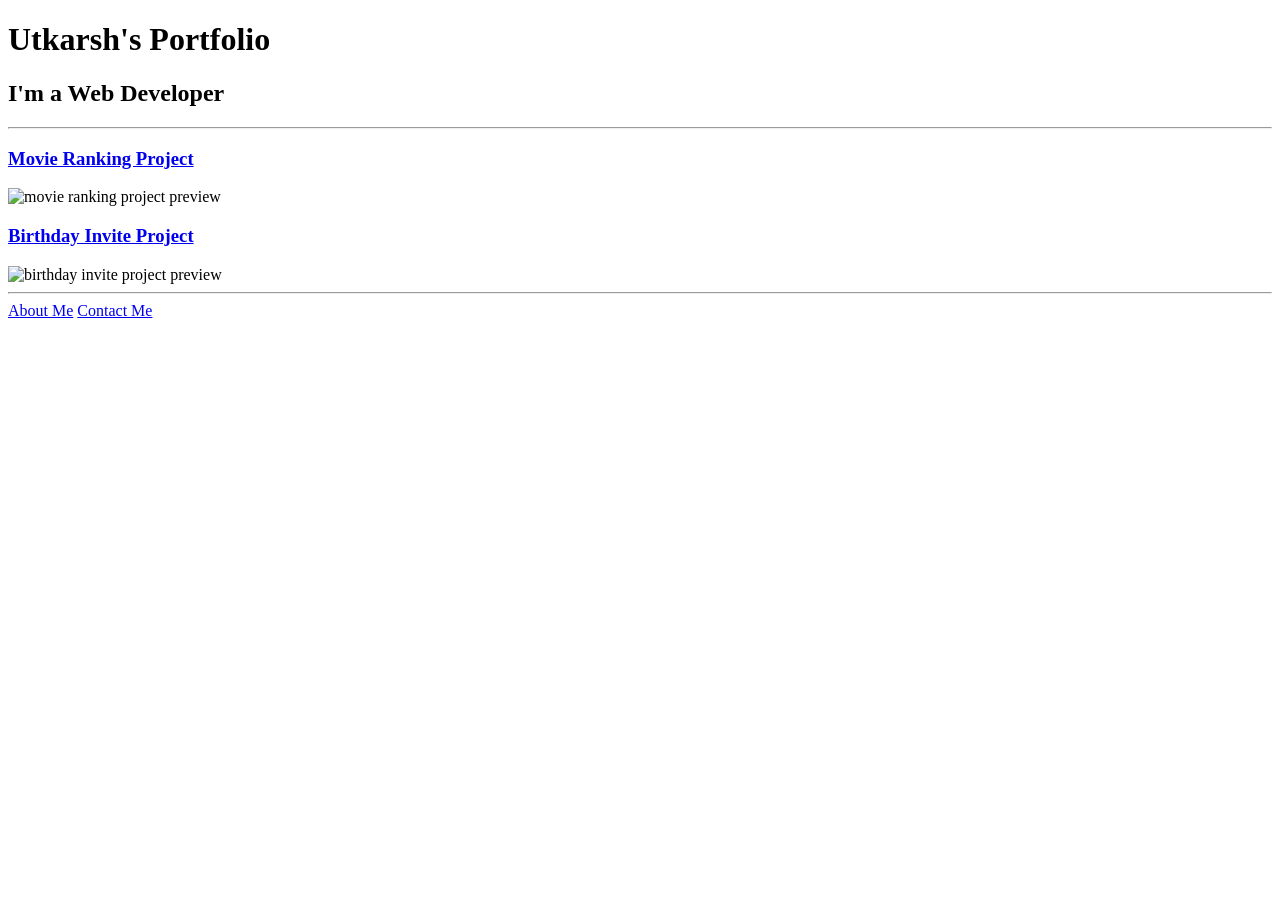
==== index.html @ c561ea94 "Add files via upload" ====
<!DOCTYPE html>
<html lang="en">

<head>
  <meta charset="UTF-8">
  <title>Utkarsh's Portfolio</title>
</head>

<body>
  <h1>Utkarsh's Portfolio</h1>
  <h2>I'm a Web Developer</h2>
  <hr />
  <h3><a href="./public/indexa.html">Movie Ranking Project</a></h3>
  <img src="./assets/images/Screenshot from 2023-07-08 18-01-11.png" height="200" alt="movie ranking project preview"/>
  <h3><a href="./public/indexb.html">Birthday Invite Project</a></h3>
  <img src="./assets/images/Screenshot from 2023-07-08 18-01-26.png" height="200" alt="birthday invite project preview"/>
  <hr />
  <a href="./public/about.html">About Me</a>
  <a href="./public/contact.html">Contact Me</a>
</body>

</html>
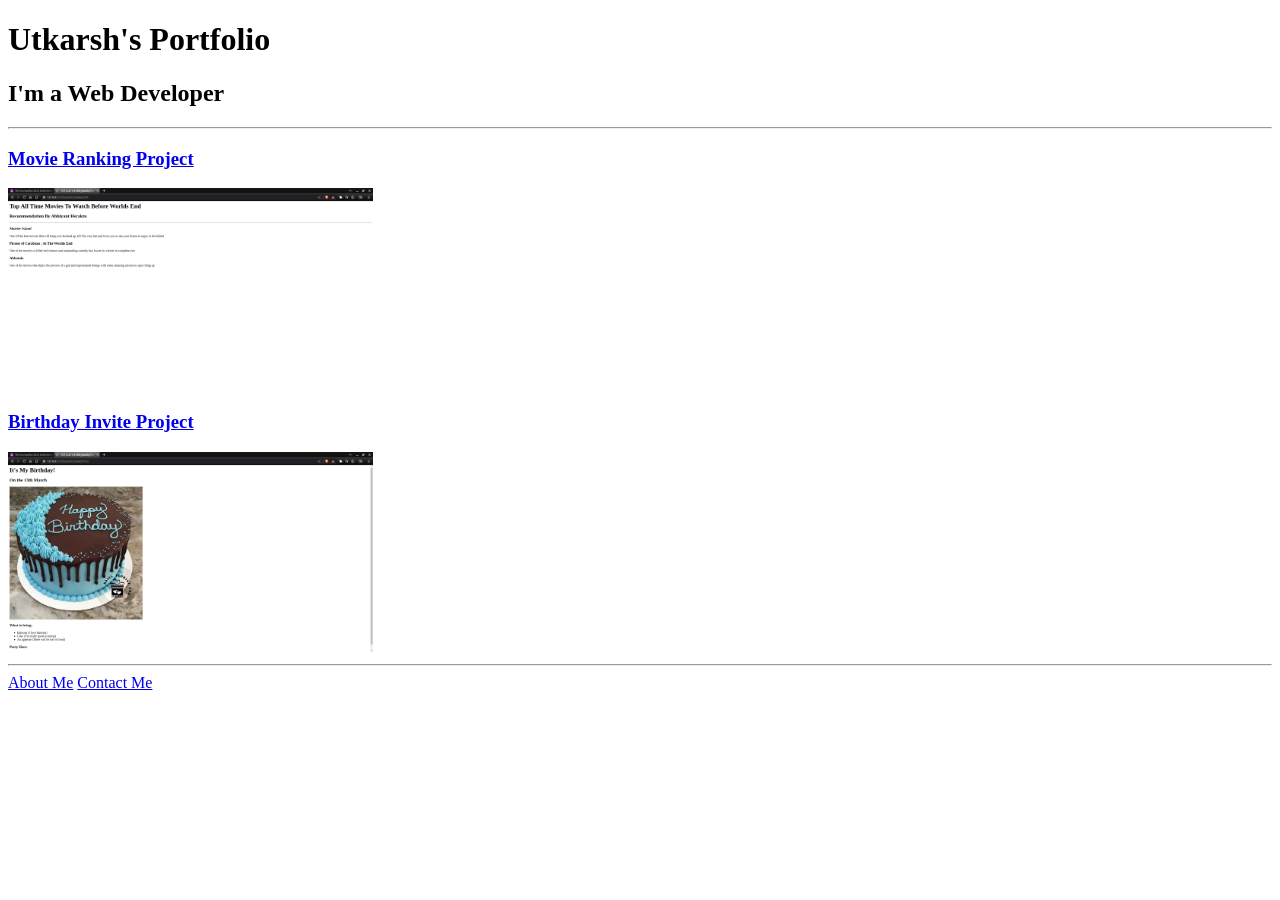
==== commit d3f54477: "Update index.html" ====
--- a/index.html
+++ b/index.html
@@ -11,12 +11,12 @@
   <h2>I'm a Web Developer</h2>
   <hr />
   <h3><a href="./public/indexa.html">Movie Ranking Project</a></h3>
-  <img src="./assets/images/Screenshot from 2023-07-08 18-01-11.png" height="200" alt="movie ranking project preview"/>
+  <img src="./Screenshot from 2023-07-08 18-01-11.png" height="200" alt="movie ranking project preview"/>
   <h3><a href="./public/indexb.html">Birthday Invite Project</a></h3>
-  <img src="./assets/images/Screenshot from 2023-07-08 18-01-26.png" height="200" alt="birthday invite project preview"/>
+  <img src="./Screenshot from 2023-07-08 18-01-26.png" height="200" alt="birthday invite project preview"/>
   <hr />
-  <a href="./public/about.html">About Me</a>
-  <a href="./public/contact.html">Contact Me</a>
+  <a href="./about.html">About Me</a>
+  <a href="./contact.html">Contact Me</a>
 </body>
 
-</html>+</html>
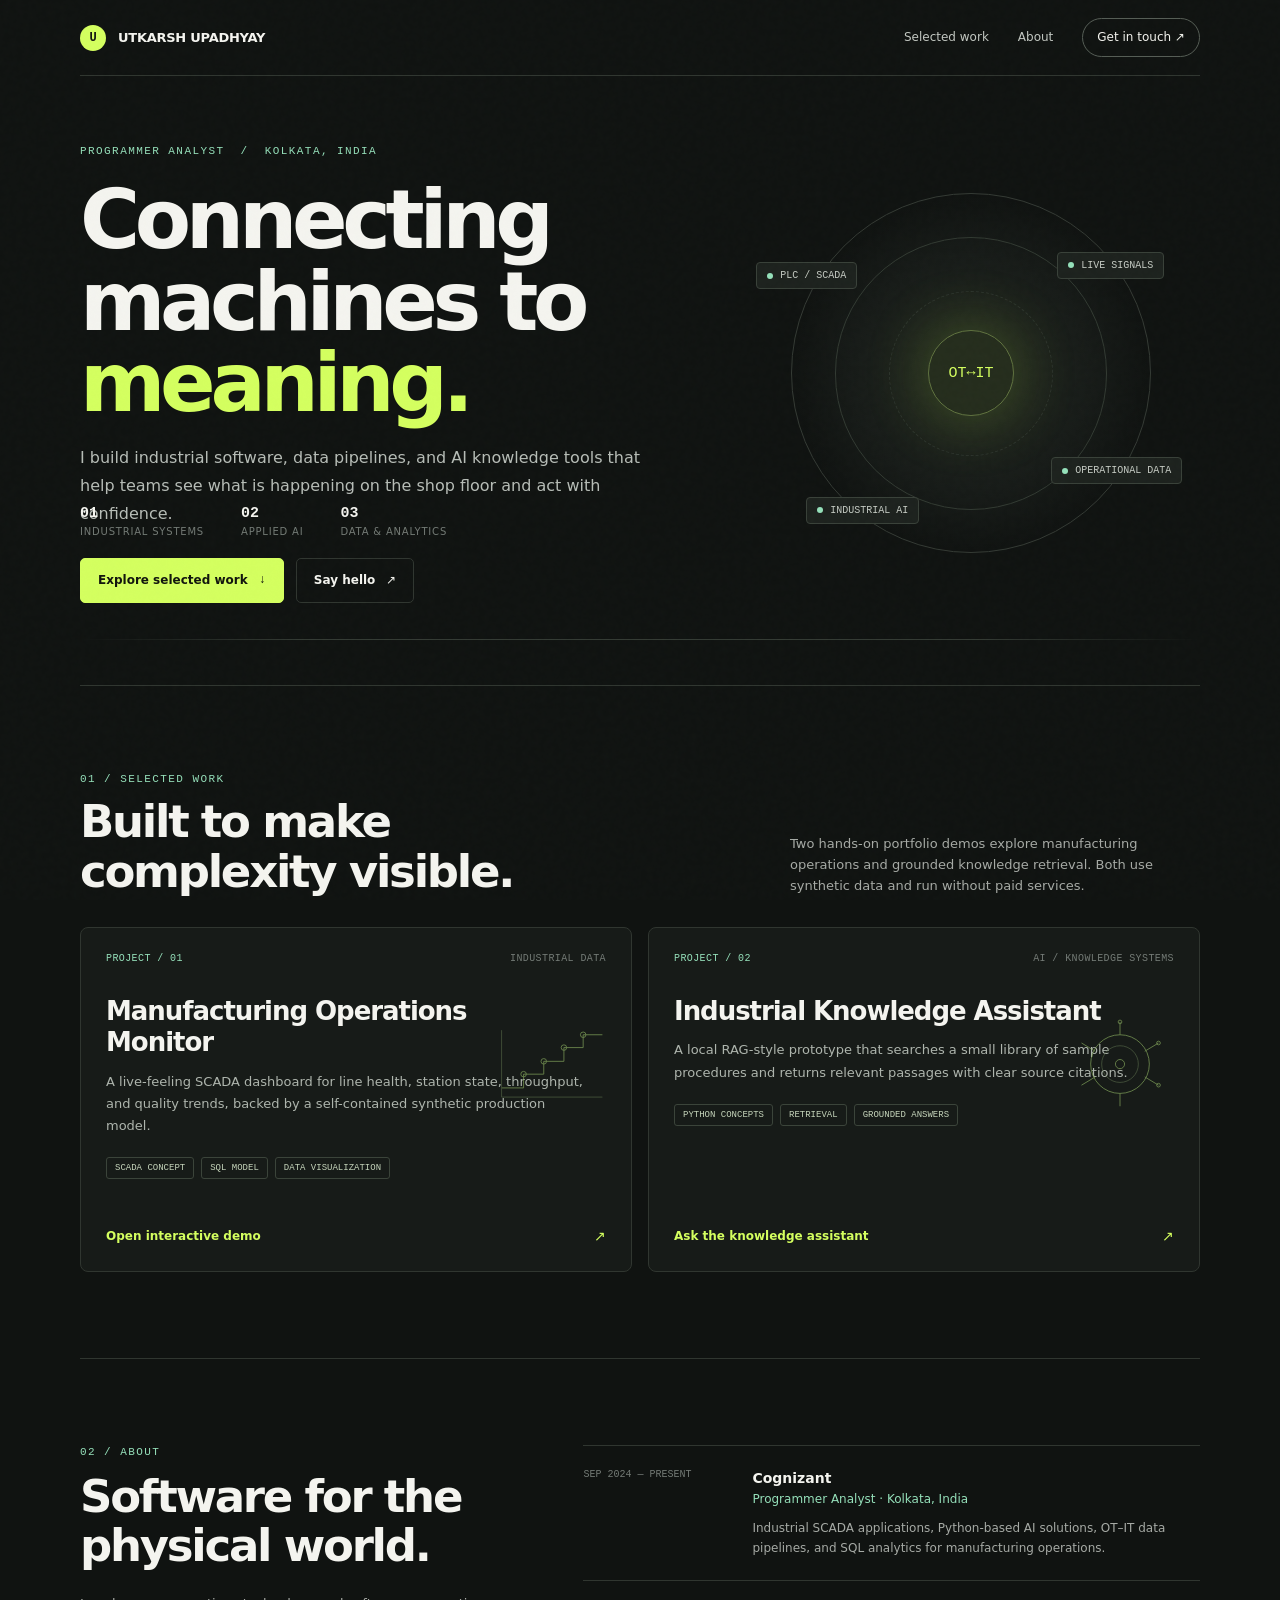
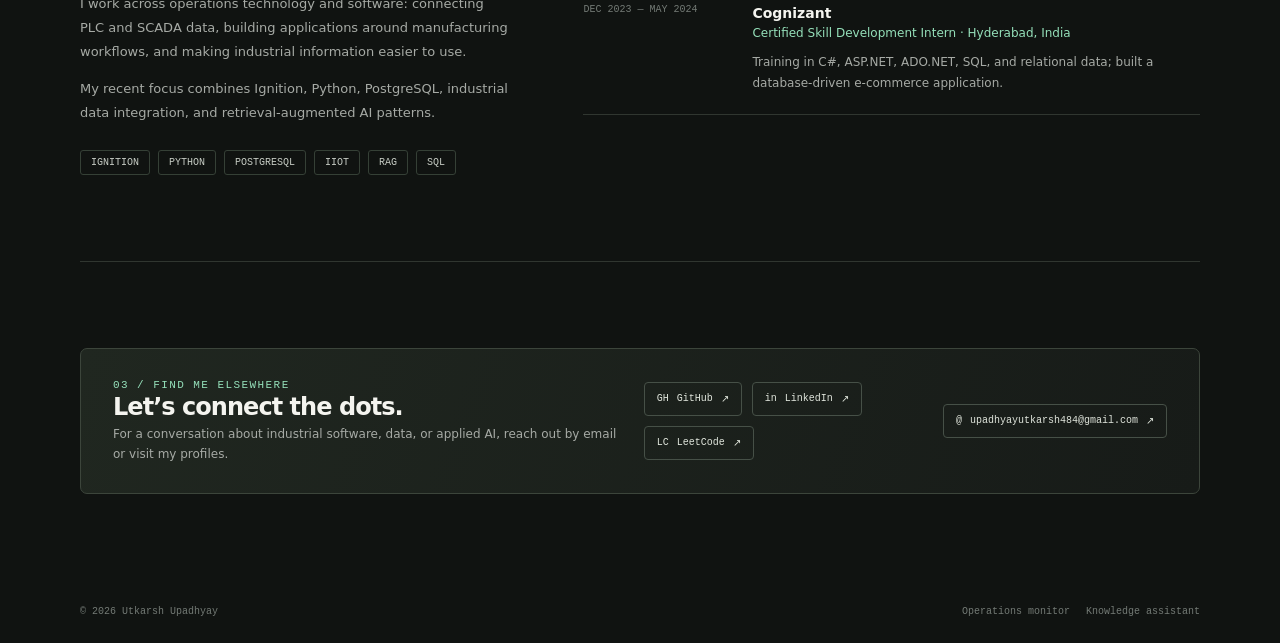
==== commit d0fffade: "Upgrade portfolio and project demos" ====
--- a/index.html
+++ b/index.html
@@ -1,22 +1,122 @@
-<!DOCTYPE html>
+<!doctype html>
 <html lang="en">
+<head>
+  <meta charset="utf-8">
+  <meta name="viewport" content="width=device-width, initial-scale=1">
+  <meta name="theme-color" content="#101311">
+  <meta name="description" content="Utkarsh Upadhyay builds industrial software, data systems, and AI-powered knowledge tools.">
+  <meta property="og:type" content="website">
+  <meta property="og:title" content="Utkarsh Upadhyay — Industrial Software & AI">
+  <meta property="og:description" content="Industrial software, OT–IT integration, data systems, and grounded AI demos.">
+  <meta property="og:url" content="https://blaze99git.github.io/html-portfolio/">
+  <link rel="canonical" href="https://blaze99git.github.io/html-portfolio/">
+  <title>Utkarsh Upadhyay — Industrial Software & AI</title>
+  <link rel="stylesheet" href="assets/css/site.css">
+  <link rel="icon" href="assets/img/favicon.svg" type="image/svg+xml">
+  <script defer src="site-config.js"></script>
+  <script defer src="assets/js/site.js"></script>
+</head>
+<body>
+  <div class="grain" aria-hidden="true"></div>
+  <a class="skip-link" href="#main-content">Skip to main content</a>
+  <div class="wrap">
+    <header class="topbar">
+      <a class="wordmark" href="index.html" aria-label="Utkarsh Upadhyay, home"><span class="mark">U</span><span>UTKARSH UPADHYAY</span></a>
+      <nav class="nav" aria-label="Main navigation">
+        <a href="#work">Selected work</a><a href="#about">About</a>
+        <a class="nav-contact" href="#contact">Get in touch <span aria-hidden="true">↗</span></a>
+      </nav>
+    </header>
 
-<head>
-  <meta charset="UTF-8">
-  <title>Utkarsh's Portfolio</title>
-</head>
+    <main id="main-content">
+      <section class="hero" aria-labelledby="hero-title">
+        <div class="hero-copy">
+          <div class="eyebrow">Programmer Analyst&nbsp; / &nbsp;Kolkata, India</div>
+          <h1 id="hero-title">Connecting<br>machines to <span>meaning.</span></h1>
+          <p class="hero-lede">I build industrial software, data pipelines, and AI knowledge tools that help teams see what is happening on the shop floor and act with confidence.</p>
+          <div class="hero-actions">
+            <a class="button button-primary" href="#work">Explore selected work <span class="arrow">↓</span></a>
+            <a class="button" data-profile-email href="mailto:upadhyayutkarsh484@gmail.com">Say hello <span class="arrow">↗</span></a>
+          </div>
+          <div class="hero-stats" aria-label="Areas of work">
+            <div class="stat"><strong>01</strong><span>Industrial systems</span></div>
+            <div class="stat"><strong>02</strong><span>Applied AI</span></div>
+            <div class="stat"><strong>03</strong><span>Data & analytics</span></div>
+          </div>
+        </div>
+        <div class="hero-visual" aria-hidden="true">
+          <div class="orbit">
+            <div class="orbit-core">OT↔IT</div>
+            <div class="orbit-label label-one"><b></b>LIVE SIGNALS</div>
+            <div class="orbit-label label-two"><b></b>OPERATIONAL DATA</div>
+            <div class="orbit-label label-three"><b></b>INDUSTRIAL AI</div>
+            <div class="orbit-label label-four"><b></b>PLC / SCADA</div>
+          </div>
+        </div>
+        <div class="hero-gridline" aria-hidden="true"></div>
+      </section>
 
-<body>
-  <h1>Utkarsh's Portfolio</h1>
-  <h2>I'm a Web Developer</h2>
-  <hr />
-  <h3><a href="./public/indexa.html">Movie Ranking Project</a></h3>
-  <img src="./Screenshot from 2023-07-08 18-01-11.png" height="200" alt="movie ranking project preview"/>
-  <h3><a href="./public/indexb.html">Birthday Invite Project</a></h3>
-  <img src="./Screenshot from 2023-07-08 18-01-26.png" height="200" alt="birthday invite project preview"/>
-  <hr />
-  <a href="./about.html">About Me</a>
-  <a href="./contact.html">Contact Me</a>
+      <section class="section" id="work" aria-labelledby="work-title">
+        <div class="section-head">
+          <div><div class="eyebrow">01 / Selected work</div><h2 id="work-title">Built to make<br>complexity visible.</h2></div>
+          <p class="section-intro">Two hands-on portfolio demos explore manufacturing operations and grounded knowledge retrieval. Both use synthetic data and run without paid services.</p>
+        </div>
+        <div class="project-grid">
+          <a class="project-card" href="projects/operations-monitor/index.html">
+            <div class="card-top"><span class="card-index">PROJECT / 01</span><span>INDUSTRIAL DATA</span></div>
+            <div class="card-art" aria-hidden="true"><svg viewBox="0 0 120 100"><path d="M5 75H29V60H51V46H73V31H94V17H115"/><path class="soft" d="M5 85H115M5 12V85"/><circle cx="29" cy="60" r="3"/><circle cx="51" cy="46" r="3"/><circle cx="73" cy="31" r="3"/><circle cx="94" cy="17" r="3"/></svg></div>
+            <h3>Manufacturing Operations Monitor</h3>
+            <p>A live-feeling SCADA dashboard for line health, station state, throughput, and quality trends, backed by a self-contained synthetic production model.</p>
+            <div class="tags"><span class="tag">SCADA CONCEPT</span><span class="tag">SQL MODEL</span><span class="tag">DATA VISUALIZATION</span></div>
+            <div class="card-foot"><span>Open interactive demo</span><span>↗</span></div>
+          </a>
+          <a class="project-card" href="projects/industrial-knowledge-assistant/index.html">
+            <div class="card-top"><span class="card-index">PROJECT / 02</span><span>AI / KNOWLEDGE SYSTEMS</span></div>
+            <div class="card-art" aria-hidden="true"><svg viewBox="0 0 120 100"><circle cx="60" cy="49" r="32"/><circle class="soft" cx="60" cy="49" r="20"/><circle cx="60" cy="49" r="5"/><path d="M60 17V3M87 35l15-9M87 63l15 9M60 81v14M33 63l-15 9M33 35l-15-9"/><circle cx="60" cy="3" r="2"/><circle cx="102" cy="26" r="2"/><circle cx="102" cy="72" r="2"/></svg></div>
+            <h3>Industrial Knowledge Assistant</h3>
+            <p>A local RAG-style prototype that searches a small library of sample procedures and returns relevant passages with clear source citations.</p>
+            <div class="tags"><span class="tag">PYTHON CONCEPTS</span><span class="tag">RETRIEVAL</span><span class="tag">GROUNDED ANSWERS</span></div>
+            <div class="card-foot"><span>Ask the knowledge assistant</span><span>↗</span></div>
+          </a>
+        </div>
+      </section>
+
+      <section class="section" id="about" aria-labelledby="about-title">
+        <div class="about-grid">
+          <div class="about-copy">
+            <div class="eyebrow">02 / About</div>
+            <h2 id="about-title">Software for the physical world.</h2>
+            <p>I work across operations technology and software: connecting PLC and SCADA data, building applications around manufacturing workflows, and making industrial information easier to use.</p>
+            <p>My recent focus combines Ignition, Python, PostgreSQL, industrial data integration, and retrieval-augmented AI patterns.</p>
+            <div class="skill-strip" aria-label="Core technologies"><span>IGNITION</span><span>PYTHON</span><span>POSTGRESQL</span><span>IIOT</span><span>RAG</span><span>SQL</span></div>
+          </div>
+          <div class="experience" aria-label="Experience">
+            <article class="experience-item">
+              <div class="experience-date">SEP 2024 — PRESENT</div>
+              <div class="experience-main"><h3>Cognizant</h3><div class="role">Programmer Analyst · Kolkata, India</div><p>Industrial SCADA applications, Python-based AI solutions, OT–IT data pipelines, and SQL analytics for manufacturing operations.</p></div>
+            </article>
+            <article class="experience-item">
+              <div class="experience-date">DEC 2023 — MAY 2024</div>
+              <div class="experience-main"><h3>Cognizant</h3><div class="role">Certified Skill Development Intern · Hyderabad, India</div><p>Training in C#, ASP.NET, ADO.NET, SQL, and relational data; built a database-driven e-commerce application.</p></div>
+            </article>
+          </div>
+        </div>
+      </section>
+
+      <section class="section" id="contact" aria-labelledby="contact-title">
+        <div class="contact-panel">
+          <div><div class="eyebrow">03 / Find me elsewhere</div><h2 id="contact-title">Let’s connect the dots.</h2><p>For a conversation about industrial software, data, or applied AI, reach out by email or visit my profiles.</p></div>
+          <div class="social-links" data-profile-links aria-label="Professional profiles"></div>
+          <a class="social-link" data-profile-email href="mailto:upadhyayutkarsh484@gmail.com"><span aria-hidden="true">@</span><span data-email-text>Email</span><span aria-hidden="true">↗</span></a>
+        </div>
+      </section>
+    </main>
+
+    <footer class="footer"><span>© <span id="year">2026</span> Utkarsh Upadhyay</span><div class="footer-links"><a href="projects/operations-monitor/index.html">Operations monitor</a><a href="projects/industrial-knowledge-assistant/index.html">Knowledge assistant</a><a data-profile-github href="#" hidden>GitHub ↗</a></div></footer>
+  </div>
+  <script type="application/ld+json">
+    {"@context":"https://schema.org","@type":"Person","name":"Utkarsh Upadhyay","jobTitle":"Programmer Analyst","address":{"@type":"PostalAddress","addressLocality":"Kolkata","addressCountry":"IN"},"url":"https://blaze99git.github.io/html-portfolio/","sameAs":["https://github.com/Blaze99git","https://www.linkedin.com/in/utkarsh-upadhyay-b8b1a6191/","https://leetcode.com/u/Utkarsh_0320/"]}
+  </script>
+  <script>document.getElementById('year').textContent = new Date().getFullYear();</script>
 </body>
-
 </html>
--- a/assets/css/site.css
+++ b/assets/css/site.css
@@ -0,0 +1,110 @@
+:root {
+  color-scheme: dark;
+  --ink: #f4f4ef;
+  --muted: #a6aaa5;
+  --dim: #737a75;
+  --bg: #101311;
+  --panel: #171b18;
+  --panel-soft: #1d221e;
+  --line: #303630;
+  --lime: #d4ff5f;
+  --mint: #95e0ba;
+  --orange: #ffad72;
+  --mono: 'SFMono-Regular', Consolas, 'Liberation Mono', monospace;
+  --sans: Inter, ui-sans-serif, system-ui, -apple-system, BlinkMacSystemFont, 'Segoe UI', sans-serif;
+  --display: Inter, ui-sans-serif, system-ui, -apple-system, BlinkMacSystemFont, 'Segoe UI', sans-serif;
+}
+
+* { box-sizing: border-box; }
+html { scroll-behavior: smooth; }
+body { margin: 0; background: var(--bg); color: var(--ink); font-family: var(--sans); line-height: 1.6; }
+a { color: inherit; text-decoration: none; }
+button, input { font: inherit; }
+button, a { -webkit-tap-highlight-color: transparent; }
+button:focus-visible, a:focus-visible, input:focus-visible { outline: 2px solid var(--lime); outline-offset: 4px; }
+::selection { background: var(--lime); color: #101311; }
+
+.grain { position: fixed; inset: 0; z-index: 5; pointer-events: none; opacity: .035; background-image: url("data:image/svg+xml,%3Csvg viewBox='0 0 180 180' xmlns='http://www.w3.org/2000/svg'%3E%3Cfilter id='n'%3E%3CfeTurbulence type='fractalNoise' baseFrequency='.8' numOctaves='3' stitchTiles='stitch'/%3E%3C/filter%3E%3Crect width='100%25' height='100%25' filter='url(%23n)' opacity='.5'/%3E%3C/svg%3E"); }
+.wrap { width: min(1120px, calc(100% - 48px)); margin-inline: auto; }
+.skip-link { position: fixed; z-index: 20; top: 8px; left: 8px; padding: 10px 14px; transform: translateY(-160%); color: #101311; background: var(--lime); border-radius: 4px; font-size: 12px; font-weight: 700; }
+.skip-link:focus { transform: translateY(0); }
+.eyebrow { color: var(--mint); font: 500 11px/1.4 var(--mono); letter-spacing: .13em; text-transform: uppercase; }
+.topbar { height: 76px; display: flex; align-items: center; justify-content: space-between; border-bottom: 1px solid var(--line); }
+.wordmark { display: flex; align-items: center; gap: 12px; font: 700 13px var(--display); letter-spacing: -.02em; }
+.mark { width: 26px; height: 26px; display: grid; place-items: center; color: #101311; background: var(--lime); border-radius: 50%; font: 700 12px var(--mono); }
+.nav { display: flex; align-items: center; gap: 29px; color: #c3c8c2; font-size: 12px; }
+.nav a:hover, .text-link:hover { color: var(--lime); }
+.nav .nav-contact { padding: 9px 14px; color: var(--ink); border: 1px solid #555d55; border-radius: 999px; }
+.nav .nav-contact:hover { border-color: var(--lime); }
+
+.hero { position: relative; display: grid; grid-template-columns: 1.15fr .85fr; gap: 42px; align-items: center; min-height: 580px; padding-block: 68px 82px; }
+.hero-copy { position: relative; z-index: 1; }
+.hero h1 { max-width: 680px; margin: 20px 0 21px; font: 700 clamp(48px, 7vw, 82px)/.99 var(--display); letter-spacing: -.065em; }
+.hero h1 span { color: var(--lime); }
+.hero-lede { max-width: 590px; color: #b7bdb7; font-size: 16px; line-height: 1.75; }
+.hero-actions { display: flex; flex-wrap: wrap; gap: 12px; margin-top: 30px; }
+.button { min-height: 45px; display: inline-flex; align-items: center; justify-content: center; gap: 11px; padding: 0 17px; border: 1px solid var(--line); border-radius: 5px; font-size: 12px; font-weight: 600; transition: .2s ease; }
+.button:hover { transform: translateY(-2px); border-color: #778273; }
+.button-primary { background: var(--lime); border-color: var(--lime); color: #11150d; }
+.button-primary:hover { background: #e0ff89; border-color: #e0ff89; }
+.arrow { font: 12px var(--mono); }
+.hero-visual { min-height: 360px; display: grid; place-items: center; position: relative; }
+.orbit { width: min(360px, 100%); aspect-ratio: 1; position: relative; border: 1px solid #343a34; border-radius: 50%; background: radial-gradient(circle at 50% 50%, #242a23 0, #171b18 47%, #101311 70%); }
+.orbit::before, .orbit::after { content: ''; position: absolute; inset: 12%; border: 1px solid #323a32; border-radius: 50%; }
+.orbit::after { inset: 27%; border-style: dashed; opacity: .75; }
+.orbit-core { position: absolute; inset: 38%; display: grid; place-items: center; border: 1px solid #607340; border-radius: 50%; background: #252d1d; color: var(--lime); box-shadow: 0 0 65px #b4ef3540; font: 500 15px var(--mono); }
+.orbit-label { position: absolute; display: flex; align-items: center; gap: 7px; padding: 7px 10px; background: #1d221e; border: 1px solid #394139; border-radius: 4px; color: #c5cbc3; font: 10px var(--mono); white-space: nowrap; }
+.orbit-label b { width: 6px; height: 6px; background: var(--mint); border-radius: 50%; }
+.label-one { top: 16%; right: -4%; }.label-two { bottom: 19%; right: -9%; }.label-three { bottom: 8%; left: 4%; }.label-four { top: 19%; left: -10%; }
+.hero-gridline { position: absolute; z-index: 0; left: 0; right: 0; bottom: 45px; height: 1px; background: linear-gradient(90deg, transparent, #343b34 20%, #343b34 80%, transparent); }
+.hero-stats { display: flex; gap: 37px; position: absolute; left: 0; bottom: 63px; }
+.stat { display: grid; gap: 2px; }.stat strong { font: 600 15px var(--mono); color: var(--ink); }.stat span { color: var(--dim); font-size: 10px; text-transform: uppercase; letter-spacing: .08em; }
+
+.section { padding-block: 86px; border-top: 1px solid var(--line); }
+.section-head { display: flex; align-items: end; justify-content: space-between; gap: 25px; margin-bottom: 31px; }
+.section-head h2 { margin: 10px 0 0; font: 650 clamp(31px, 4vw, 45px)/1.1 var(--display); letter-spacing: -.05em; }
+.section-intro { max-width: 410px; margin: 0; color: var(--muted); font-size: 13px; }
+.project-grid { display: grid; grid-template-columns: repeat(2, minmax(0, 1fr)); gap: 16px; }
+.project-card { position: relative; overflow: hidden; min-height: 345px; display: flex; flex-direction: column; padding: 25px; background: var(--panel); border: 1px solid var(--line); border-radius: 8px; transition: .2s ease; }
+.project-card:hover { transform: translateY(-4px); border-color: #606b5c; }
+.card-top { display: flex; align-items: center; justify-content: space-between; color: var(--dim); font: 10px var(--mono); letter-spacing: .04em; }
+.card-index { color: var(--mint); }
+.project-card h3 { max-width: 460px; margin: 32px 0 12px; font: 650 26px/1.2 var(--display); letter-spacing: -.04em; }
+.project-card p { max-width: 480px; margin: 0; color: #aeb5ad; font-size: 13px; line-height: 1.7; }
+.tags { display: flex; flex-wrap: wrap; gap: 7px; margin-top: 20px; }
+.tag { padding: 5px 8px; border: 1px solid #3b443a; border-radius: 3px; color: #c6d5bb; font: 9px var(--mono); }
+.card-foot { display: flex; justify-content: space-between; align-items: center; margin-top: auto; padding-top: 26px; color: var(--lime); font-size: 12px; font-weight: 600; }
+.card-foot span:last-child { font: 14px var(--mono); }
+.card-art { position: absolute; right: 24px; top: 91px; width: 110px; height: 92px; opacity: .65; }
+.card-art svg { width: 100%; height: 100%; overflow: visible; }
+.card-art path, .card-art line, .card-art circle, .card-art rect { fill: none; stroke: #94bb66; stroke-width: 1; }
+.card-art .soft { stroke: #596c4b; }
+
+.about-grid { display: grid; grid-template-columns: .82fr 1.18fr; gap: 75px; }
+.about-copy h2 { max-width: 400px; margin: 11px 0 21px; font: 650 clamp(32px, 4vw, 45px)/1.1 var(--display); letter-spacing: -.05em; }
+.about-copy p { color: var(--muted); font-size: 13px; line-height: 1.85; }
+.experience { border-top: 1px solid var(--line); }
+.experience-item { display: grid; grid-template-columns: 145px 1fr; gap: 24px; padding: 21px 0; border-bottom: 1px solid var(--line); }
+.experience-date { padding-top: 2px; color: var(--dim); font: 10px var(--mono); }
+.experience-main h3 { margin: 0; font-size: 14px; font-weight: 600; }.experience-main .role { color: var(--mint); font-size: 12px; }.experience-main p { margin: 9px 0 0; color: var(--muted); font-size: 12px; line-height: 1.7; }
+.skill-strip { display: flex; flex-wrap: wrap; gap: 8px; margin-top: 25px; }.skill-strip span { padding: 6px 10px; border: 1px solid #354036; border-radius: 3px; color: #c7cdc5; font: 10px var(--mono); }
+.contact-panel { display: flex; align-items: center; justify-content: space-between; gap: 24px; padding: 29px 32px; background: linear-gradient(110deg, #202720, #171b18); border: 1px solid #3c453b; border-radius: 7px; }
+.contact-panel h2 { margin: 0 0 4px; font: 600 24px var(--display); letter-spacing: -.04em; }.contact-panel p { margin: 0; color: var(--muted); font-size: 12px; }
+.social-links { display: flex; flex-wrap: wrap; gap: 10px; }
+.social-link { display: inline-flex; align-items: center; gap: 8px; padding: 10px 12px; border: 1px solid #465047; border-radius: 4px; color: #e0e5dc; font: 10px var(--mono); transition: .2s ease; }
+.social-link:hover { color: var(--lime); border-color: var(--lime); }.social-link[hidden] { display: none; }
+.visually-hidden { position: absolute; width: 1px; height: 1px; overflow: hidden; clip: rect(0, 0, 0, 0); white-space: nowrap; clip-path: inset(50%); }
+.footer { display: flex; align-items: center; justify-content: space-between; gap: 20px; padding-block: 26px; color: var(--dim); font: 10px var(--mono); }
+.footer-links { display: flex; flex-wrap: wrap; gap: 16px; }.footer-links a:hover { color: var(--lime); }
+
+@media (max-width: 800px) {
+  .hero { grid-template-columns: 1fr .7fr; gap: 10px; min-height: 530px; }.hero h1 { font-size: clamp(49px, 9vw, 68px); }.hero-visual { min-height: 300px; }.orbit { width: 290px; }.orbit-label { font-size: 8px; }.label-one { right: -6%; }.label-two { right: -9%; }
+  .about-grid { gap: 36px; }.contact-panel { align-items: flex-start; flex-direction: column; }
+}
+@media (max-width: 620px) {
+  .wrap { width: min(100% - 32px, 500px); }.topbar { height: 64px; }.nav { gap: 14px; font-size: 10px; }.nav a:nth-child(2) { display: none; }.nav .nav-contact { padding: 7px 10px; }
+  .hero { display: block; min-height: unset; padding-top: 67px; padding-bottom: 119px; }.hero h1 { max-width: 470px; font-size: clamp(49px, 13vw, 70px); }.hero-lede { font-size: 14px; }.hero-visual { display: none; }.hero-gridline { bottom: 84px; }.hero-stats { bottom: 32px; gap: 24px; }.stat strong { font-size: 13px; }.stat span { font-size: 8px; }
+  .section { padding-block: 62px; }.section-head { display: block; }.section-intro { margin-top: 15px; }.project-grid { grid-template-columns: 1fr; }.project-card { min-height: 330px; padding: 21px; }.project-card h3 { max-width: 70%; font-size: 24px; }.card-art { right: 20px; width: 87px; opacity: .48; }
+  .about-grid { grid-template-columns: 1fr; gap: 25px; }.experience-item { grid-template-columns: 92px 1fr; gap: 16px; }.contact-panel { padding: 23px; }.footer { align-items: flex-start; flex-direction: column; }
+}
+@media (prefers-reduced-motion: reduce) { *, *::before, *::after { scroll-behavior: auto !important; transition-duration: .01ms !important; animation-duration: .01ms !important; } }
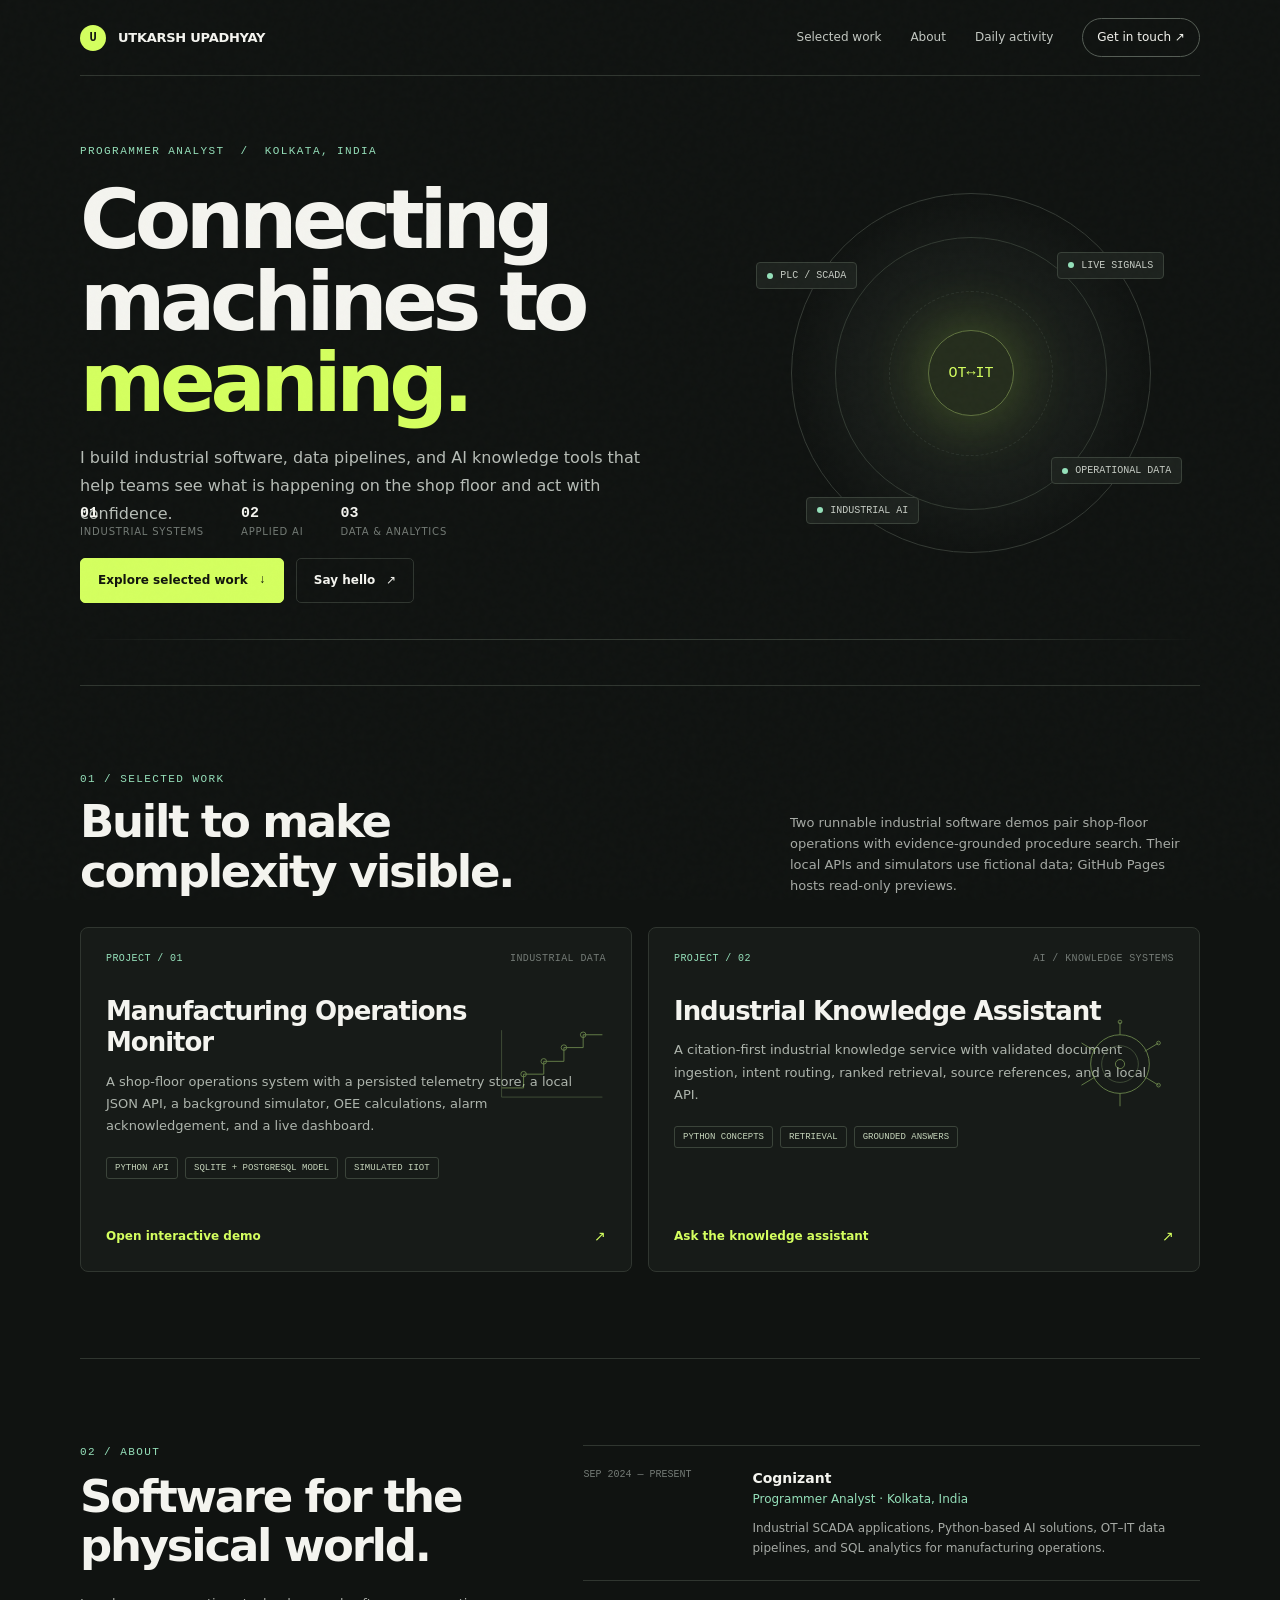
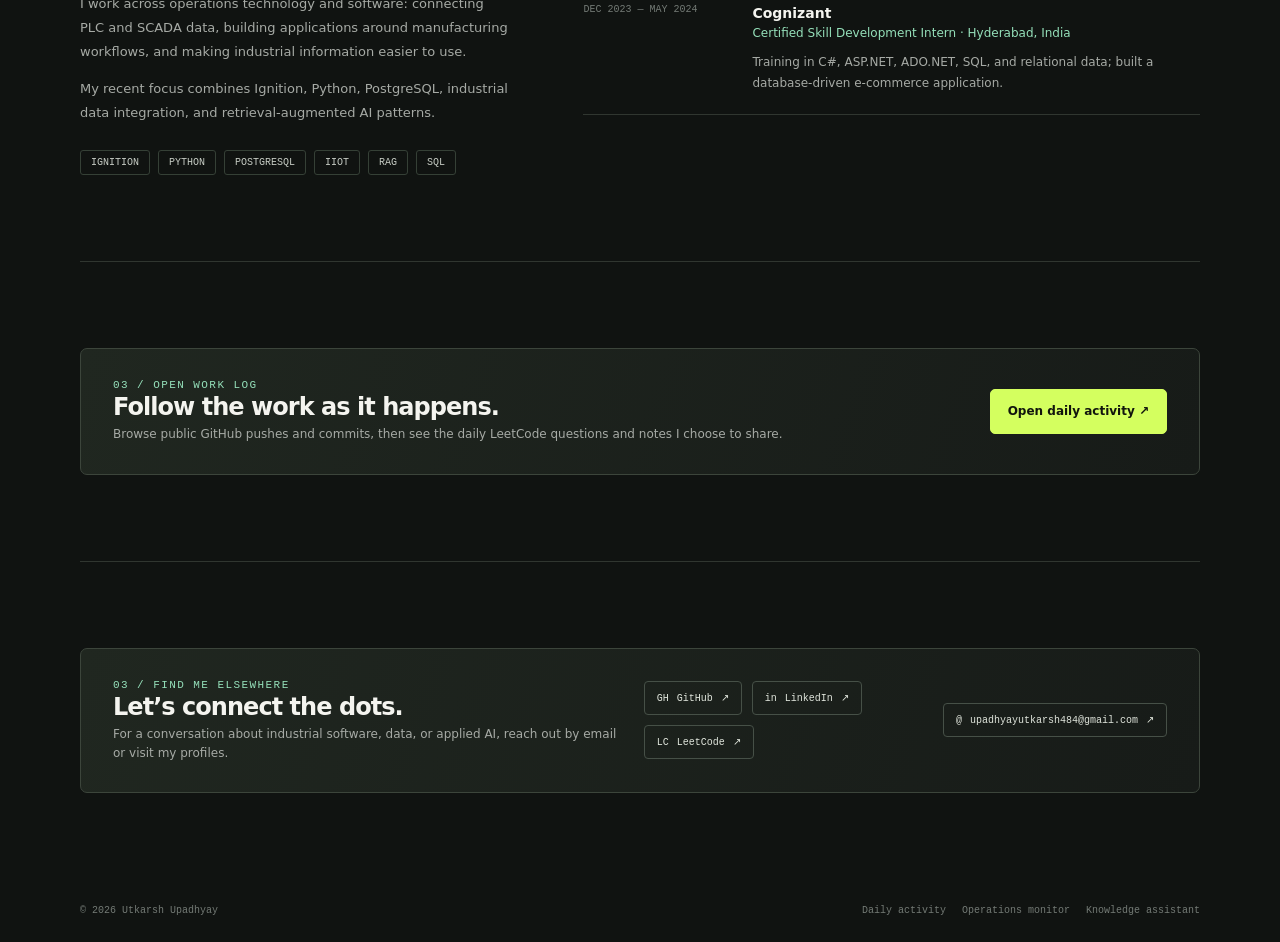
==== commit e8aaa5e1: "Upgrade industrial demos and add daily activity monitor" ====
--- a/index.html
+++ b/index.html
@@ -23,7 +23,7 @@
     <header class="topbar">
       <a class="wordmark" href="index.html" aria-label="Utkarsh Upadhyay, home"><span class="mark">U</span><span>UTKARSH UPADHYAY</span></a>
       <nav class="nav" aria-label="Main navigation">
-        <a href="#work">Selected work</a><a href="#about">About</a>
+        <a href="#work">Selected work</a><a href="#about">About</a><a href="activity.html">Daily activity</a>
         <a class="nav-contact" href="#contact">Get in touch <span aria-hidden="true">↗</span></a>
       </nav>
     </header>
@@ -59,22 +59,22 @@
       <section class="section" id="work" aria-labelledby="work-title">
         <div class="section-head">
           <div><div class="eyebrow">01 / Selected work</div><h2 id="work-title">Built to make<br>complexity visible.</h2></div>
-          <p class="section-intro">Two hands-on portfolio demos explore manufacturing operations and grounded knowledge retrieval. Both use synthetic data and run without paid services.</p>
+          <p class="section-intro">Two runnable industrial software demos pair shop-floor operations with evidence-grounded procedure search. Their local APIs and simulators use fictional data; GitHub Pages hosts read-only previews.</p>
         </div>
         <div class="project-grid">
           <a class="project-card" href="projects/operations-monitor/index.html">
             <div class="card-top"><span class="card-index">PROJECT / 01</span><span>INDUSTRIAL DATA</span></div>
             <div class="card-art" aria-hidden="true"><svg viewBox="0 0 120 100"><path d="M5 75H29V60H51V46H73V31H94V17H115"/><path class="soft" d="M5 85H115M5 12V85"/><circle cx="29" cy="60" r="3"/><circle cx="51" cy="46" r="3"/><circle cx="73" cy="31" r="3"/><circle cx="94" cy="17" r="3"/></svg></div>
             <h3>Manufacturing Operations Monitor</h3>
-            <p>A live-feeling SCADA dashboard for line health, station state, throughput, and quality trends, backed by a self-contained synthetic production model.</p>
-            <div class="tags"><span class="tag">SCADA CONCEPT</span><span class="tag">SQL MODEL</span><span class="tag">DATA VISUALIZATION</span></div>
+            <p>A shop-floor operations system with a persisted telemetry store, a local JSON API, a background simulator, OEE calculations, alarm acknowledgement, and a live dashboard.</p>
+            <div class="tags"><span class="tag">PYTHON API</span><span class="tag">SQLITE + POSTGRESQL MODEL</span><span class="tag">SIMULATED IIOT</span></div>
             <div class="card-foot"><span>Open interactive demo</span><span>↗</span></div>
           </a>
           <a class="project-card" href="projects/industrial-knowledge-assistant/index.html">
             <div class="card-top"><span class="card-index">PROJECT / 02</span><span>AI / KNOWLEDGE SYSTEMS</span></div>
             <div class="card-art" aria-hidden="true"><svg viewBox="0 0 120 100"><circle cx="60" cy="49" r="32"/><circle class="soft" cx="60" cy="49" r="20"/><circle cx="60" cy="49" r="5"/><path d="M60 17V3M87 35l15-9M87 63l15 9M60 81v14M33 63l-15 9M33 35l-15-9"/><circle cx="60" cy="3" r="2"/><circle cx="102" cy="26" r="2"/><circle cx="102" cy="72" r="2"/></svg></div>
             <h3>Industrial Knowledge Assistant</h3>
-            <p>A local RAG-style prototype that searches a small library of sample procedures and returns relevant passages with clear source citations.</p>
+            <p>A citation-first industrial knowledge service with validated document ingestion, intent routing, ranked retrieval, source references, and a local API.</p>
             <div class="tags"><span class="tag">PYTHON CONCEPTS</span><span class="tag">RETRIEVAL</span><span class="tag">GROUNDED ANSWERS</span></div>
             <div class="card-foot"><span>Ask the knowledge assistant</span><span>↗</span></div>
           </a>
@@ -103,6 +103,13 @@
         </div>
       </section>
 
+      <section class="section" id="activity" aria-labelledby="activity-card-title">
+        <div class="contact-panel activity-card-panel">
+          <div><div class="eyebrow">03 / Open work log</div><h2 id="activity-card-title">Follow the work as it happens.</h2><p>Browse public GitHub pushes and commits, then see the daily LeetCode questions and notes I choose to share.</p></div>
+          <a class="button button-primary" href="activity.html">Open daily activity ↗</a>
+        </div>
+      </section>
+
       <section class="section" id="contact" aria-labelledby="contact-title">
         <div class="contact-panel">
           <div><div class="eyebrow">03 / Find me elsewhere</div><h2 id="contact-title">Let’s connect the dots.</h2><p>For a conversation about industrial software, data, or applied AI, reach out by email or visit my profiles.</p></div>
@@ -112,7 +119,7 @@
       </section>
     </main>
 
-    <footer class="footer"><span>© <span id="year">2026</span> Utkarsh Upadhyay</span><div class="footer-links"><a href="projects/operations-monitor/index.html">Operations monitor</a><a href="projects/industrial-knowledge-assistant/index.html">Knowledge assistant</a><a data-profile-github href="#" hidden>GitHub ↗</a></div></footer>
+    <footer class="footer"><span>© <span id="year">2026</span> Utkarsh Upadhyay</span><div class="footer-links"><a href="activity.html">Daily activity</a><a href="projects/operations-monitor/index.html">Operations monitor</a><a href="projects/industrial-knowledge-assistant/index.html">Knowledge assistant</a><a data-profile-github href="#" hidden>GitHub ↗</a></div></footer>
   </div>
   <script type="application/ld+json">
     {"@context":"https://schema.org","@type":"Person","name":"Utkarsh Upadhyay","jobTitle":"Programmer Analyst","address":{"@type":"PostalAddress","addressLocality":"Kolkata","addressCountry":"IN"},"url":"https://blaze99git.github.io/html-portfolio/","sameAs":["https://github.com/Blaze99git","https://www.linkedin.com/in/utkarsh-upadhyay-b8b1a6191/","https://leetcode.com/u/Utkarsh_0320/"]}
